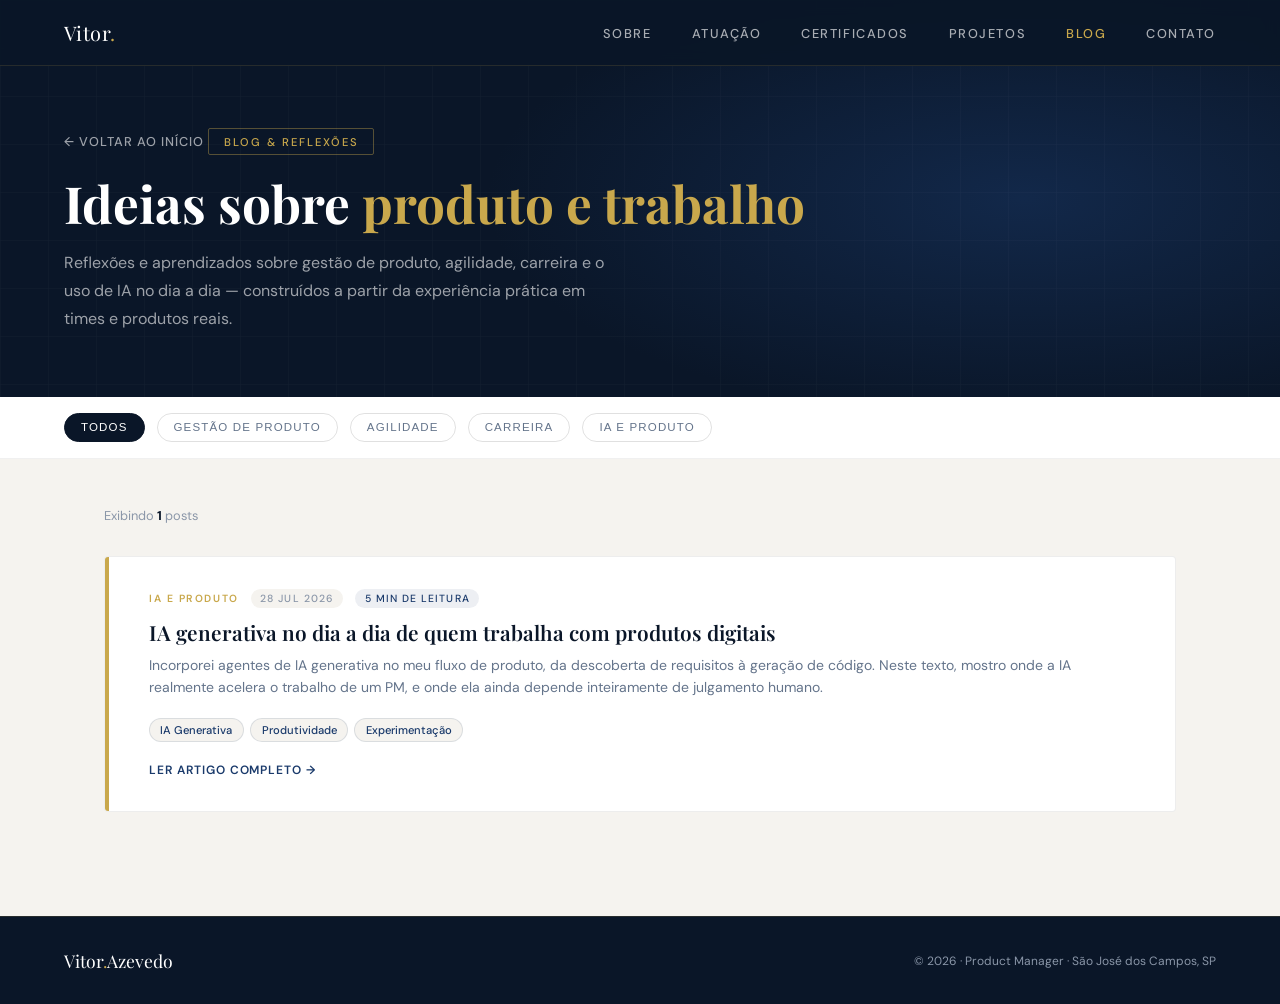
==== blog.html @ b61964a0 "Add blog section with first post on AI-augmented product management Adds a Blog nav item and listing" ====
<!DOCTYPE html>
<html lang="pt-BR">
<head>
  <meta charset="UTF-8" />
  <meta name="viewport" content="width=device-width, initial-scale=1.0"/>
  <title>Blog — Gestão de Produto, Agilidade e IA | Vitor Azevedo</title>
  <meta name="description" content="Reflexões sobre gestão de produto, agilidade, carreira e IA generativa aplicada ao dia a dia de quem constrói produtos digitais.">
  <meta name="keywords" content="blog de produto, gestão de produto, agilidade, product manager, IA generativa, carreira">
  <meta name="author" content="Vitor Azevedo">
  <meta name="robots" content="index, follow">
  <link rel="canonical" href="https://vitorbazevedo.com/blog.html">

  <meta property="og:type" content="website">
  <meta property="og:title" content="Blog — Gestão de Produto, Agilidade e IA | Vitor Azevedo">
  <meta property="og:description" content="Reflexões sobre gestão de produto, agilidade, carreira e IA generativa aplicada ao dia a dia de quem constrói produtos digitais.">
  <meta property="og:url" content="https://vitorbazevedo.com/blog.html">
  <meta property="og:site_name" content="Vitor Azevedo">
  <meta property="og:locale" content="pt_BR">

  <meta name="twitter:card" content="summary">
  <meta name="twitter:title" content="Blog — Gestão de Produto, Agilidade e IA | Vitor Azevedo">
  <meta name="twitter:description" content="Reflexões sobre gestão de produto, agilidade, carreira e IA generativa aplicada ao dia a dia de quem constrói produtos digitais.">

  <script type="application/ld+json">
  {
    "@context": "https://schema.org",
    "@type": "Blog",
    "name": "Blog — Vitor Azevedo",
    "url": "https://vitorbazevedo.com/blog.html",
    "inLanguage": "pt-BR",
    "author": { "@type": "Person", "name": "Vitor Azevedo" },
    "blogPost": [
      {
        "@type": "BlogPosting",
        "headline": "IA generativa no dia a dia de quem trabalha com produtos digitais",
        "url": "https://vitorbazevedo.com/blog/ia-generativa-dia-a-dia-produto.html",
        "datePublished": "2026-07-28",
        "author": { "@type": "Person", "name": "Vitor Azevedo" }
      }
    ]
  }
  </script>

  <link rel="preconnect" href="https://fonts.googleapis.com">
  <link rel="preconnect" href="https://fonts.gstatic.com" crossorigin>
  <link href="https://fonts.googleapis.com/css2?family=Playfair+Display:wght@400;600;700&family=DM+Sans:wght@300;400;500&display=swap" rel="stylesheet">
  <style>
    *, *::before, *::after { box-sizing: border-box; margin: 0; padding: 0; }
    :root {
      --navy:   #0a1628;
      --navy2:  #112040;
      --blue:   #1a3a6b;
      --accent: #c9a84c;
      --accent2:#e8c97a;
      --light:  #f5f3ef;
      --muted:  #8a96a8;
      --white:  #ffffff;
      --radius: 4px;
    }
    html { scroll-behavior: smooth; }
    body { font-family: 'DM Sans', sans-serif; background: var(--light); color: var(--navy); overflow-x: hidden; }

    /* NAV */
    nav {
      position: fixed; top: 0; left: 0; right: 0; z-index: 100;
      display: flex; align-items: center; justify-content: space-between;
      padding: 1.2rem 5vw;
      background: rgba(10,22,40,0.96);
      backdrop-filter: blur(8px);
      border-bottom: 1px solid rgba(201,168,76,0.15);
    }
    .nav-logo { font-family: 'Playfair Display', serif; font-size: 1.25rem; color: var(--white); letter-spacing: 0.02em; text-decoration: none; }
    .nav-logo span { color: var(--accent); }
    .nav-links { display: flex; gap: 2.5rem; list-style: none; }
    .nav-links a { font-size: 0.8rem; font-weight: 500; letter-spacing: 0.12em; text-transform: uppercase; color: rgba(255,255,255,0.65); text-decoration: none; transition: color 0.2s; }
    .nav-links a:hover, .nav-links a.active { color: var(--accent); }
    .hamburger { display: none; flex-direction: column; gap: 5px; cursor: pointer; padding: 4px; }
    .hamburger span { display: block; width: 24px; height: 2px; background: var(--white); }

    /* HERO BANNER */
    .page-hero {
      background: var(--navy);
      padding: 8rem 5vw 4rem;
      position: relative; overflow: hidden;
    }
    .page-hero::before {
      content: '';
      position: absolute; inset: 0;
      background: radial-gradient(ellipse 60% 80% at 80% 50%, rgba(26,58,107,0.5) 0%, transparent 70%);
    }
    .page-hero-grid {
      position: absolute; inset: 0; opacity: 0.04;
      background-image: linear-gradient(rgba(255,255,255,0.5) 1px, transparent 1px), linear-gradient(90deg, rgba(255,255,255,0.5) 1px, transparent 1px);
      background-size: 48px 48px;
    }
    .page-hero-inner { position: relative; z-index: 2; max-width: 1100px; }
    .page-hero-tag { display: inline-block; font-size: 0.7rem; font-weight: 500; letter-spacing: 0.18em; text-transform: uppercase; color: var(--accent); border: 1px solid rgba(201,168,76,0.4); padding: 0.35rem 0.9rem; border-radius: 2px; margin-bottom: 1.2rem; }
    .page-hero h1 { font-family: 'Playfair Display', serif; font-size: clamp(2.2rem, 4vw, 3.4rem); font-weight: 700; color: var(--white); line-height: 1.15; margin-bottom: 1rem; }
    .page-hero h1 em { color: var(--accent); font-style: normal; }
    .page-hero p { font-size: 1rem; color: rgba(255,255,255,0.6); max-width: 540px; line-height: 1.75; }

    /* FILTER BAR */
    .filter-bar { background: var(--white); border-bottom: 1px solid rgba(0,0,0,0.06); padding: 1rem 5vw; display: flex; gap: 0.75rem; flex-wrap: wrap; position: sticky; top: 64px; z-index: 90; }
    .filter-btn { font-size: 0.72rem; font-weight: 500; letter-spacing: 0.1em; text-transform: uppercase; padding: 0.45rem 1rem; border-radius: 99px; border: 1px solid rgba(0,0,0,0.12); background: transparent; color: #64748b; cursor: pointer; transition: all 0.2s; }
    .filter-btn:hover { border-color: var(--accent); color: var(--accent); }
    .filter-btn.active { background: var(--navy); color: var(--white); border-color: var(--navy); }

    /* POSTS SECTION */
    .posts-section { padding: 3rem 5vw 5rem; max-width: 1200px; margin: 0 auto; }
    .posts-count { font-size: 0.8rem; color: var(--muted); margin-bottom: 2rem; }
    .posts-count strong { color: var(--navy); }

    /* POST CARD (listing item) */
    .post-card {
      background: var(--white);
      border: 1px solid rgba(0,0,0,0.07);
      border-radius: var(--radius);
      margin-bottom: 1.5rem;
      overflow: hidden;
      transition: box-shadow 0.25s;
    }
    .post-card:hover { box-shadow: 0 8px 32px rgba(10,22,40,0.1); }

    .card-content {
      padding: 2rem 2.5rem;
      border-left: 4px solid var(--accent);
    }

    .card-meta { display: flex; align-items: center; gap: 0.75rem; margin-bottom: 0.6rem; flex-wrap: wrap; }
    .post-category { font-size: 0.65rem; font-weight: 600; letter-spacing: 0.15em; text-transform: uppercase; color: var(--accent); }
    .post-date { font-size: 0.65rem; font-weight: 500; letter-spacing: 0.1em; text-transform: uppercase; color: var(--muted); background: var(--light); padding: 0.2rem 0.6rem; border-radius: 99px; }
    .post-readtime { font-size: 0.65rem; font-weight: 500; letter-spacing: 0.1em; text-transform: uppercase; color: var(--blue); background: rgba(26,58,107,0.08); padding: 0.2rem 0.6rem; border-radius: 99px; }

    .card-title { font-family: 'Playfair Display', serif; font-size: 1.3rem; font-weight: 600; margin-bottom: 0.5rem; }
    .card-title a { color: var(--navy); text-decoration: none; }
    .card-title a:hover { color: var(--accent2); }
    .card-subtitle { font-size: 0.875rem; color: #64748b; line-height: 1.6; }

    .tags { display: flex; flex-wrap: wrap; gap: 0.4rem; margin-top: 1.25rem; }
    .pill { font-size: 0.7rem; font-weight: 500; background: var(--light); color: var(--blue); padding: 0.25rem 0.65rem; border-radius: 99px; border: 1px solid rgba(26,58,107,0.12); }

    .read-more { display: inline-block; margin-top: 1.25rem; font-size: 0.75rem; font-weight: 600; letter-spacing: 0.08em; text-transform: uppercase; color: var(--blue); text-decoration: none; }
    .read-more:hover { color: var(--accent); }

    /* BACK LINK */
    .back-link { display: inline-flex; align-items: center; gap: 0.5rem; font-size: 0.8rem; font-weight: 500; letter-spacing: 0.08em; text-transform: uppercase; color: rgba(255,255,255,0.6); text-decoration: none; margin-bottom: 1.5rem; transition: color 0.2s; }
    .back-link:hover { color: var(--accent); }

    /* FOOTER */
    footer { background: var(--navy); padding: 2rem 5vw; display: flex; align-items: center; justify-content: space-between; flex-wrap: wrap; gap: 1rem; border-top: 1px solid rgba(201,168,76,0.15); }
    .footer-logo { font-family: 'Playfair Display', serif; font-size: 1.1rem; color: var(--white); }
    .footer-logo span { color: var(--accent); }
    footer p { font-size: 0.75rem; color: var(--muted); }

    /* ANIMATIONS */
    .reveal { opacity: 0; transform: translateY(20px); transition: opacity 0.5s ease, transform 0.5s ease; }
    .reveal.visible { opacity: 1; transform: translateY(0); }

    /* RESPONSIVE */
    @media (max-width: 640px) {
      .nav-links { display: none; flex-direction: column; gap: 1.5rem; position: absolute; top: 100%; left: 0; right: 0; background: var(--navy); padding: 2rem 5vw; }
      .nav-links.open { display: flex; }
      .hamburger { display: flex; }
      .card-content { padding: 1.5rem; }
    }
  </style>
</head>
<body>

<!-- NAV -->
<nav>
  <a href="index.html" class="nav-logo">Vitor<span>.</span></a>
  <ul class="nav-links" id="navLinks">
    <li><a href="index.html#about">Sobre</a></li>
    <li><a href="index.html#services">Atuação</a></li>
    <li><a href="index.html#certs">Certificados</a></li>
    <li><a href="projetos.html">Projetos</a></li>
    <li><a href="blog.html" class="active">Blog</a></li>
    <li><a href="index.html#contact">Contato</a></li>
  </ul>
  <div class="hamburger" id="hamburger" onclick="toggleMenu()">
    <span></span><span></span><span></span>
  </div>
</nav>

<!-- HERO -->
<div class="page-hero">
  <div class="page-hero-grid"></div>
  <div class="page-hero-inner">
    <a href="index.html" class="back-link">&#8592; Voltar ao início</a>
    <span class="page-hero-tag">Blog & Reflexões</span>
    <h1>Ideias sobre <em>produto e trabalho</em></h1>
    <p>Reflexões e aprendizados sobre gestão de produto, agilidade, carreira e o uso de IA no dia a dia — construídos a partir da experiência prática em times e produtos reais.</p>
  </div>
</div>

<!-- FILTER BAR -->
<div class="filter-bar">
  <button class="filter-btn active" onclick="filterCards('all', this)">Todos</button>
  <button class="filter-btn" onclick="filterCards('gestao', this)">Gestão de Produto</button>
  <button class="filter-btn" onclick="filterCards('agilidade', this)">Agilidade</button>
  <button class="filter-btn" onclick="filterCards('carreira', this)">Carreira</button>
  <button class="filter-btn" onclick="filterCards('ia', this)">IA e Produto</button>
</div>

<!-- POSTS -->
<div class="posts-section">
  <p class="posts-count">Exibindo <strong id="countDisplay">1</strong> posts</p>

  <!-- POST: IA generativa no dia a dia -->
  <div class="post-card reveal" data-tags="ia">
    <div class="card-content">
      <div class="card-meta">
        <span class="post-category">IA e Produto</span>
        <span class="post-date">28 Jul 2026</span>
        <span class="post-readtime">5 min de leitura</span>
      </div>
      <h2 class="card-title"><a href="blog/ia-generativa-dia-a-dia-produto.html">IA generativa no dia a dia de quem trabalha com produtos digitais</a></h2>
      <p class="card-subtitle">Incorporei agentes de IA generativa no meu fluxo de produto, da descoberta de requisitos à geração de código. Neste texto, mostro onde a IA realmente acelera o trabalho de um PM, e onde ela ainda depende inteiramente de julgamento humano.</p>
      <div class="tags">
        <span class="pill">IA Generativa</span>
        <span class="pill">Produtividade</span>
        <span class="pill">Experimentação</span>
      </div>
      <a class="read-more" href="blog/ia-generativa-dia-a-dia-produto.html">Ler artigo completo &#8594;</a>
    </div>
  </div>

</div>

<!-- FOOTER -->
<footer>
  <div class="footer-logo">Vitor<span>.</span>Azevedo</div>
  <p>&#169; 2026 &middot; Product Manager &middot; São José dos Campos, SP</p>
</footer>

<script>
  function toggleMenu() {
    document.getElementById('navLinks').classList.toggle('open');
  }

  function filterCards(tag, btn) {
    document.querySelectorAll('.filter-btn').forEach(function(b) { b.classList.remove('active'); });
    btn.classList.add('active');
    var cards = document.querySelectorAll('.post-card');
    var count = 0;
    cards.forEach(function(card) {
      var tags = card.getAttribute('data-tags') || '';
      if (tag === 'all' || tags.indexOf(tag) !== -1) {
        card.style.display = '';
        count++;
      } else {
        card.style.display = 'none';
      }
    });
    document.getElementById('countDisplay').textContent = count;
  }

  var reveals = document.querySelectorAll('.reveal');
  var obs = new IntersectionObserver(function(entries) {
    entries.forEach(function(e) { if (e.isIntersecting) e.target.classList.add('visible'); });
  }, { threshold: 0.08 });
  reveals.forEach(function(el) { obs.observe(el); });
</script>
</body>
</html>
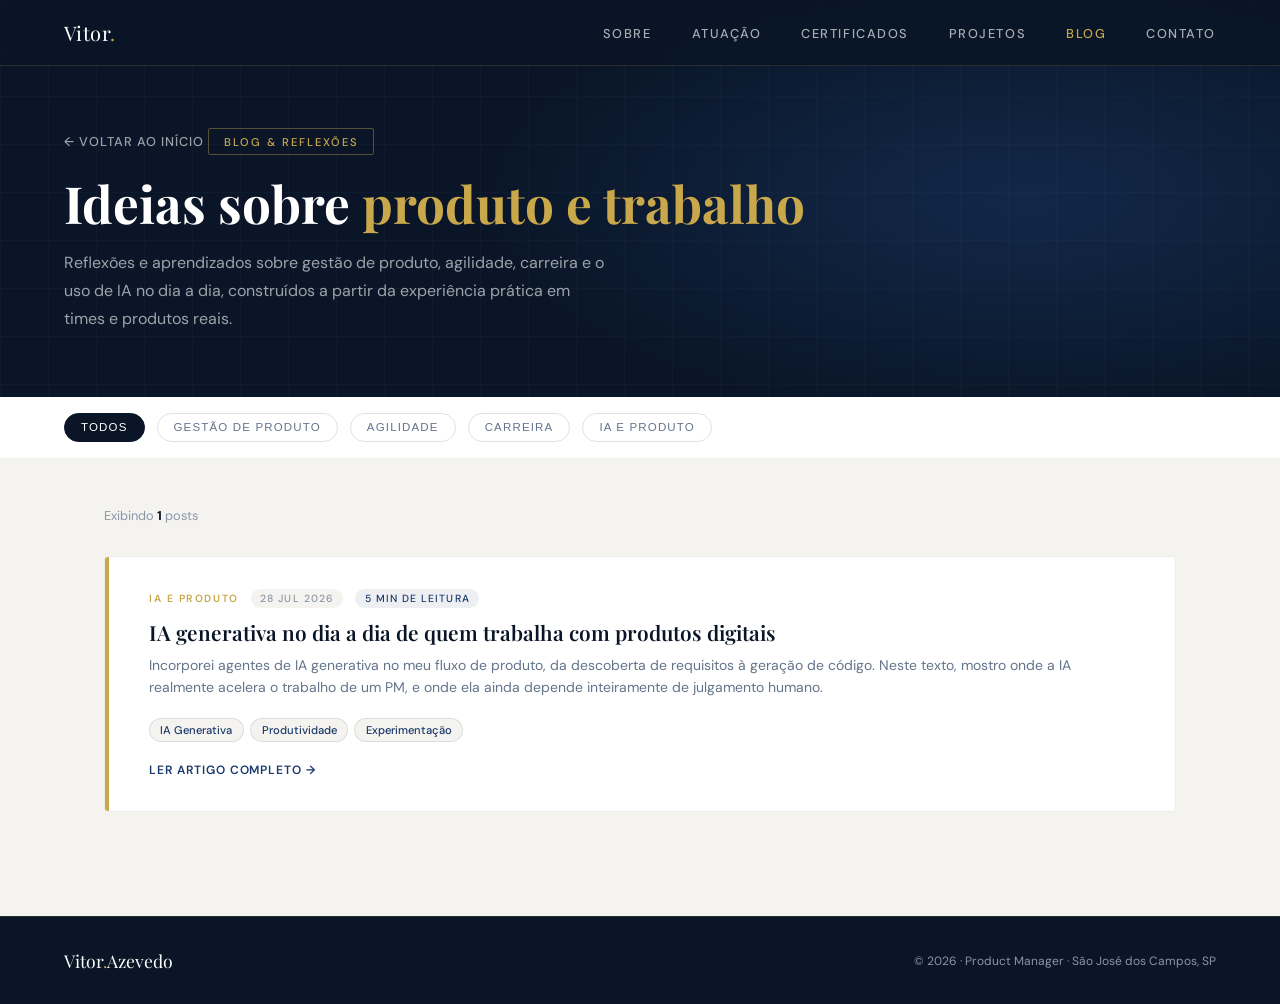
==== commit 9d811ab9: "Fix punctuation in blog description paragraph" ====
--- a/blog.html
+++ b/blog.html
@@ -190,7 +190,7 @@
     <a href="index.html" class="back-link">&#8592; Voltar ao início</a>
     <span class="page-hero-tag">Blog & Reflexões</span>
     <h1>Ideias sobre <em>produto e trabalho</em></h1>
-    <p>Reflexões e aprendizados sobre gestão de produto, agilidade, carreira e o uso de IA no dia a dia — construídos a partir da experiência prática em times e produtos reais.</p>
+    <p>Reflexões e aprendizados sobre gestão de produto, agilidade, carreira e o uso de IA no dia a dia, construídos a partir da experiência prática em times e produtos reais.</p>
   </div>
 </div>
 
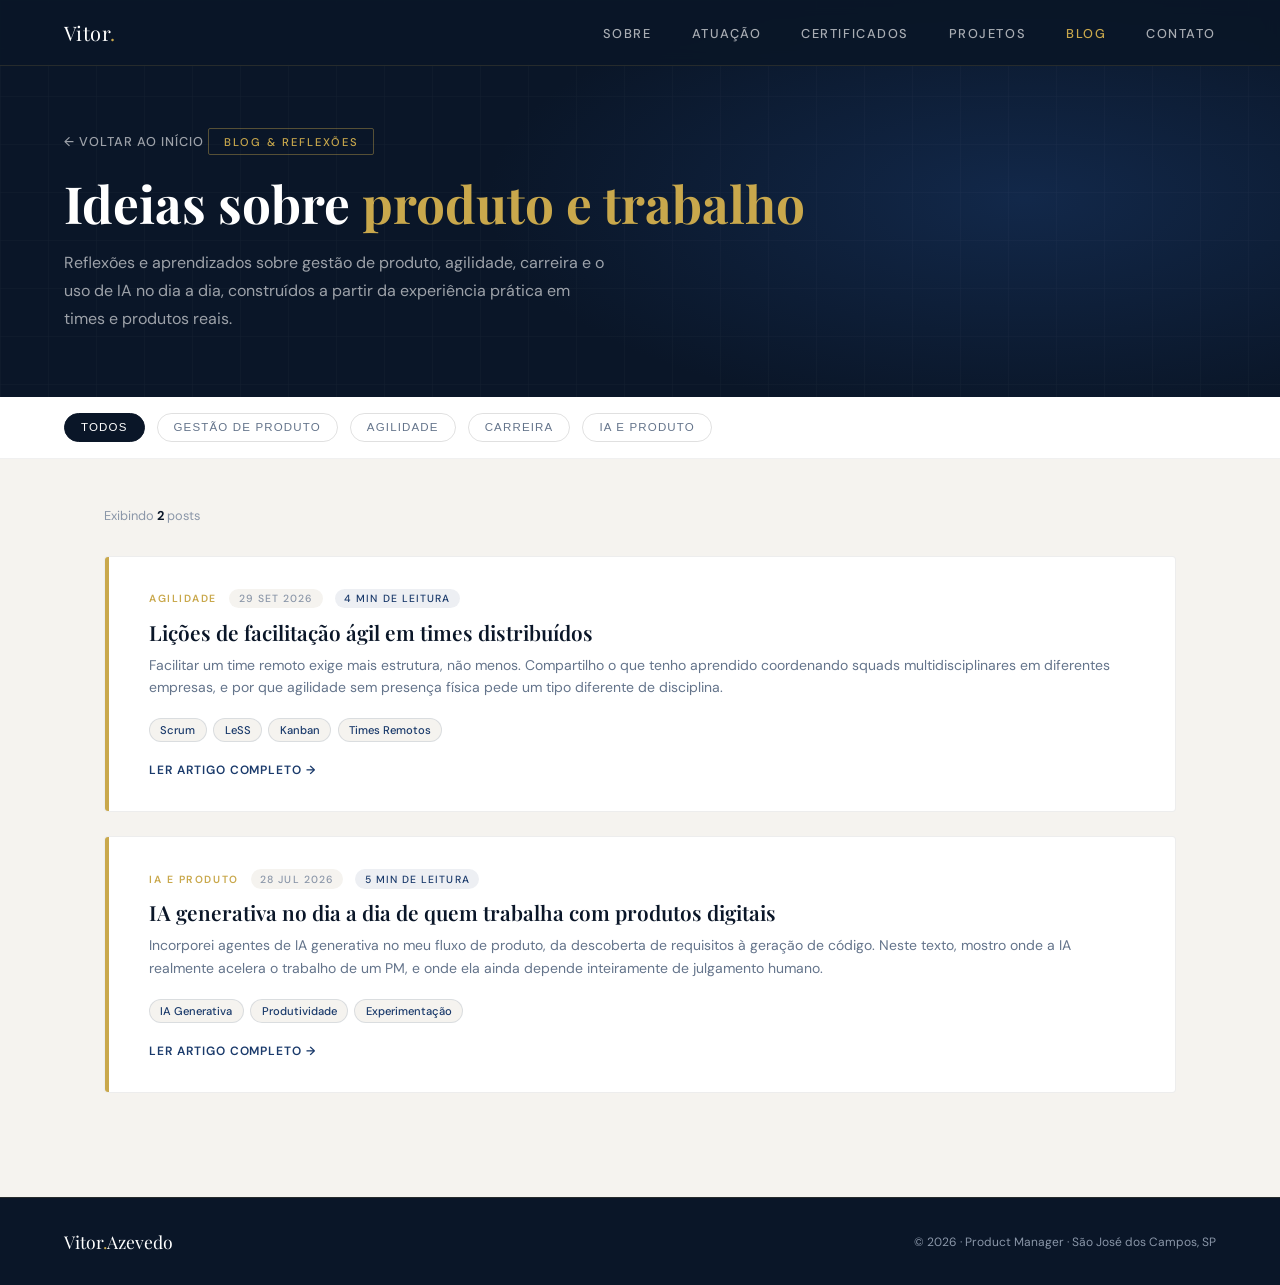
==== commit cfac5c95: "Publica post: Lições de facilitação ágil em times distribuídos Novo post na categoria Agilidade a pa" ====
--- a/blog.html
+++ b/blog.html
@@ -30,6 +30,13 @@
     "inLanguage": "pt-BR",
     "author": { "@type": "Person", "name": "Vitor Azevedo" },
     "blogPost": [
+      {
+        "@type": "BlogPosting",
+        "headline": "Lições de facilitação ágil em times distribuídos: o que aprendi trabalhando com squads remotos",
+        "url": "https://vitorbazevedo.com/blog/licoes-facilitacao-agil-times-distribuidos.html",
+        "datePublished": "2026-09-29",
+        "author": { "@type": "Person", "name": "Vitor Azevedo" }
+      },
       {
         "@type": "BlogPosting",
         "headline": "IA generativa no dia a dia de quem trabalha com produtos digitais",
@@ -205,7 +212,27 @@
 
 <!-- POSTS -->
 <div class="posts-section">
-  <p class="posts-count">Exibindo <strong id="countDisplay">1</strong> posts</p>
+  <p class="posts-count">Exibindo <strong id="countDisplay">2</strong> posts</p>
+
+  <!-- POST: Lições de facilitação ágil em times distribuídos -->
+  <div class="post-card reveal" data-tags="agilidade">
+    <div class="card-content">
+      <div class="card-meta">
+        <span class="post-category">Agilidade</span>
+        <span class="post-date">29 Set 2026</span>
+        <span class="post-readtime">4 min de leitura</span>
+      </div>
+      <h2 class="card-title"><a href="blog/licoes-facilitacao-agil-times-distribuidos.html">Lições de facilitação ágil em times distribuídos</a></h2>
+      <p class="card-subtitle">Facilitar um time remoto exige mais estrutura, não menos. Compartilho o que tenho aprendido coordenando squads multidisciplinares em diferentes empresas, e por que agilidade sem presença física pede um tipo diferente de disciplina.</p>
+      <div class="tags">
+        <span class="pill">Scrum</span>
+        <span class="pill">LeSS</span>
+        <span class="pill">Kanban</span>
+        <span class="pill">Times Remotos</span>
+      </div>
+      <a class="read-more" href="blog/licoes-facilitacao-agil-times-distribuidos.html">Ler artigo completo &#8594;</a>
+    </div>
+  </div>
 
   <!-- POST: IA generativa no dia a dia -->
   <div class="post-card reveal" data-tags="ia">
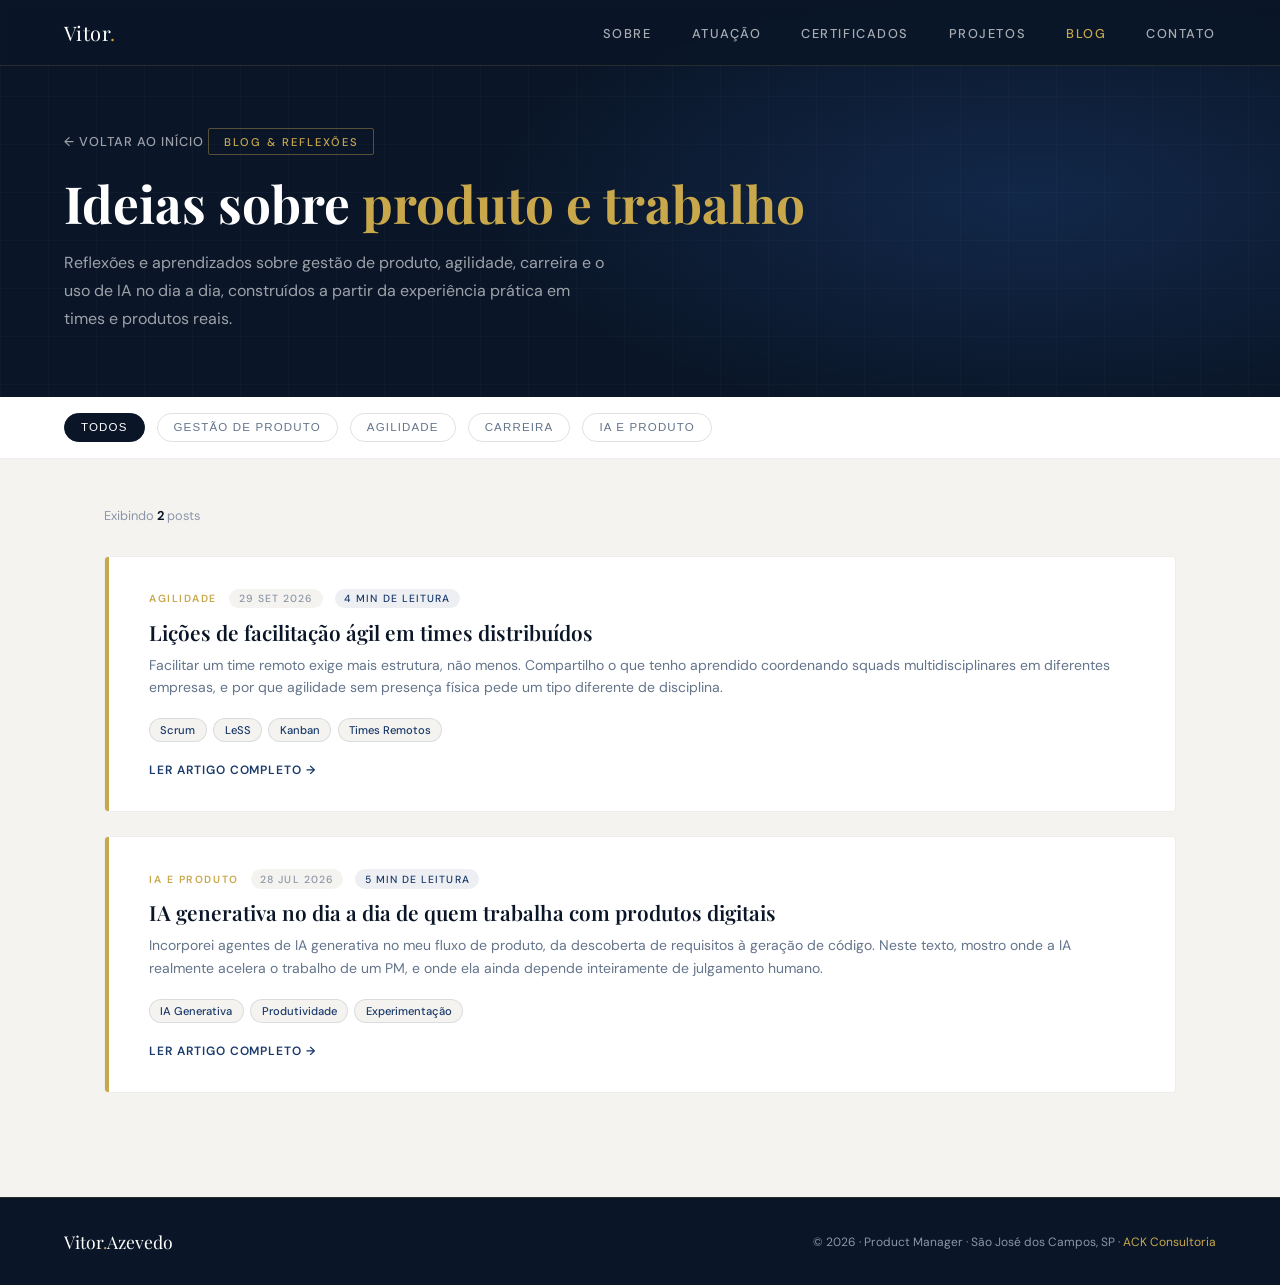
==== commit d74ca021: "Adiciona links para a ACK Consultoria Card em Atuação, item em Contato, link no rodapé de todas as p" ====
--- a/blog.html
+++ b/blog.html
@@ -158,6 +158,8 @@
     .footer-logo { font-family: 'Playfair Display', serif; font-size: 1.1rem; color: var(--white); }
     .footer-logo span { color: var(--accent); }
     footer p { font-size: 0.75rem; color: var(--muted); }
+    footer a { color: var(--accent); text-decoration: none; }
+    footer a:hover { color: var(--accent2); }
 
     /* ANIMATIONS */
     .reveal { opacity: 0; transform: translateY(20px); transition: opacity 0.5s ease, transform 0.5s ease; }
@@ -258,7 +260,7 @@
 <!-- FOOTER -->
 <footer>
   <div class="footer-logo">Vitor<span>.</span>Azevedo</div>
-  <p>&#169; 2026 &middot; Product Manager &middot; São José dos Campos, SP</p>
+  <p>&#169; 2026 &middot; Product Manager &middot; São José dos Campos, SP &middot; <a href="https://ackconsultoria.com/" target="_blank" rel="noopener">ACK Consultoria</a></p>
 </footer>
 
 <script>
